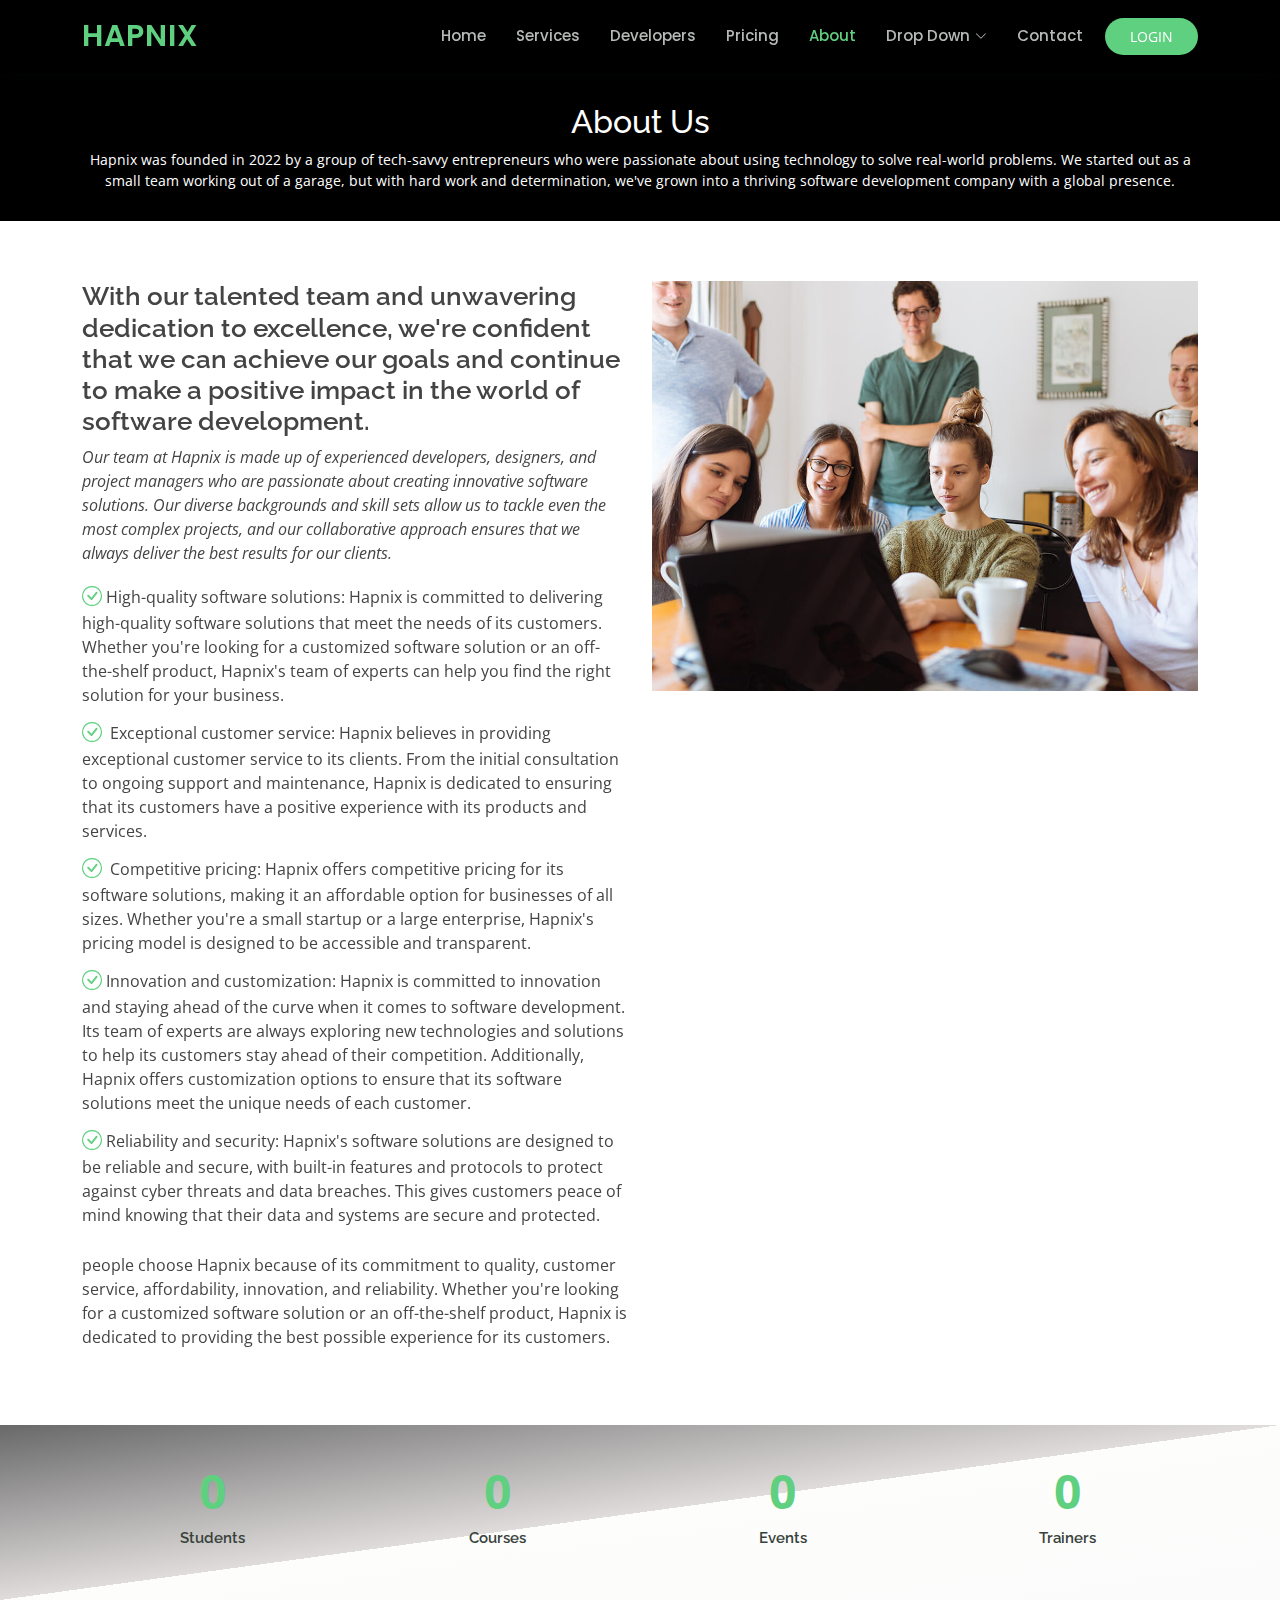
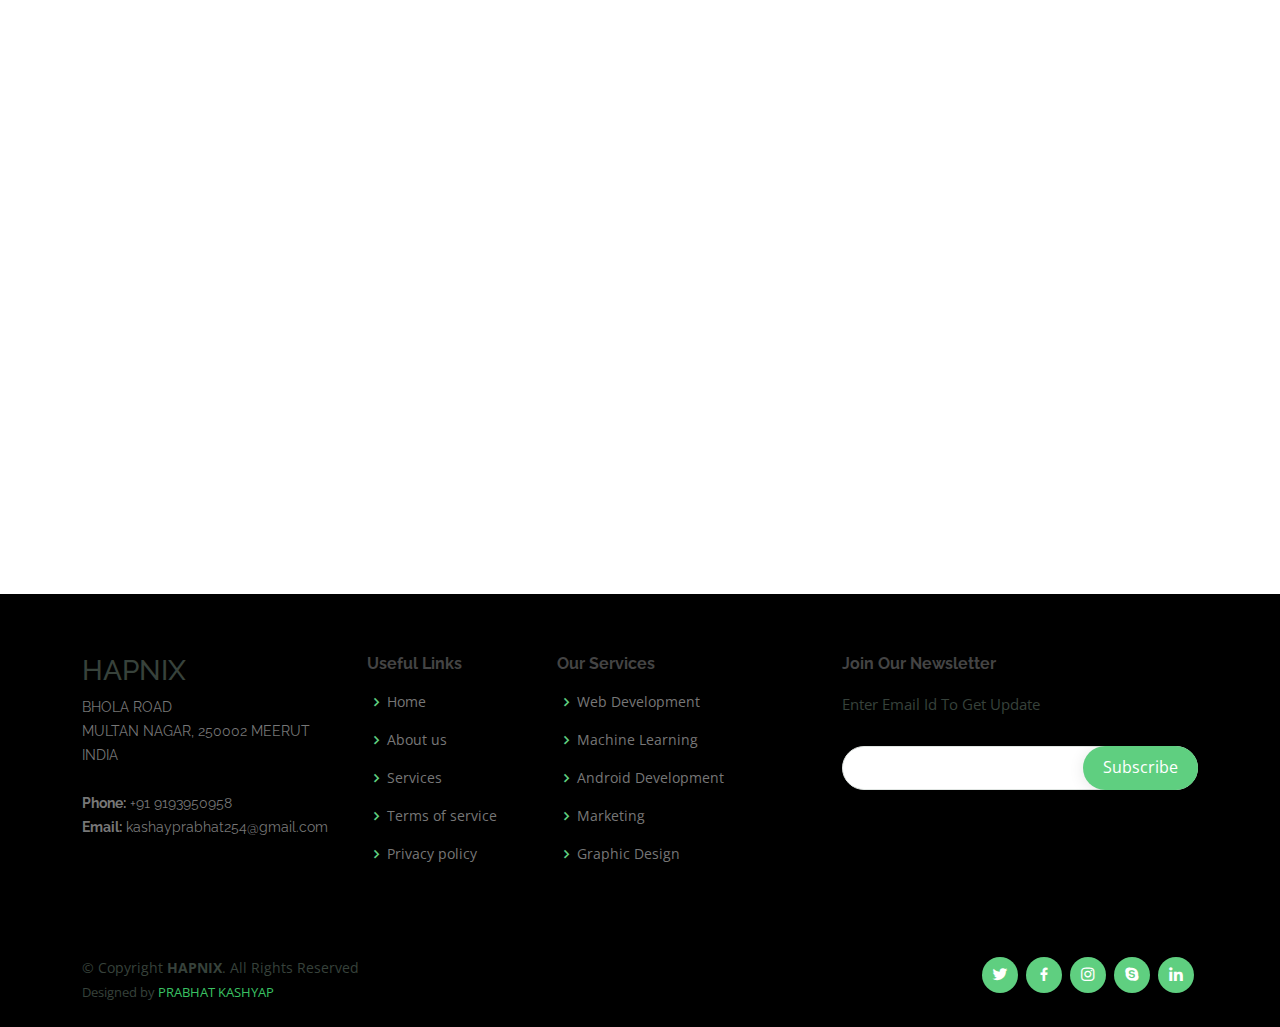
==== about.html @ a84dfee5 "StartUp" ====
<!DOCTYPE html>
<html lang="en">

<head>
  <meta charset="utf-8">
  <meta content="width=device-width, initial-scale=1.0" name="viewport">

  <title>About</title>
  <meta content="" name="description">
  <meta content="" name="keywords">

  <!-- Favicons -->
  <link href="assets/img/favicon.png" rel="icon">
  <link href="assets/img/apple-touch-icon.png" rel="apple-touch-icon">

  <!-- Google Fonts -->
  <link href="https://fonts.googleapis.com/css?family=Open+Sans:300,300i,400,400i,600,600i,700,700i|Raleway:300,300i,400,400i,500,500i,600,600i,700,700i|Poppins:300,300i,400,400i,500,500i,600,600i,700,700i" rel="stylesheet">

  <!-- Vendor CSS Files -->
  <link href="assets/vendor/animate.css/animate.min.css" rel="stylesheet">
  <link href="assets/vendor/aos/aos.css" rel="stylesheet">
  <link href="assets/vendor/bootstrap/css/bootstrap.min.css" rel="stylesheet">
  <link href="assets/vendor/bootstrap-icons/bootstrap-icons.css" rel="stylesheet">
  <link href="assets/vendor/boxicons/css/boxicons.min.css" rel="stylesheet">
  <link href="assets/vendor/remixicon/remixicon.css" rel="stylesheet">
  <link href="assets/vendor/swiper/swiper-bundle.min.css" rel="stylesheet">

  <!-- Template Main CSS File -->
  <link href="assets/css/style.css" rel="stylesheet">
</head>

<body style="background:white">

  <!-- ======= Header ======= -->
  <header id="header" class="fixed-top" style="background:black">
    <div class="container d-flex align-items-center">

      <h1 class="logo me-auto"><a href="index.html">HAPNIX</a></h1>
      <!-- Uncomment below if you prefer to use an image logo -->
      <!-- <a href="index.html" class="logo me-auto"><img src="assets/img/logo.png" alt="" class="img-fluid"></a>-->

      <nav id="navbar" class="navbar order-last order-lg-0">
        <ul>
          <li><a href="index.html">Home</a></li>
          <li><a href="courses.html">Services</a></li>
          <li><a href="trainers.html">Developers</a></li>
          <li><a href="pricing.html">Pricing</a></li>
          <li><a class="active" href="about.html">About</a></li>

          <li class="dropdown"><a href="#"><span>Drop Down</span> <i class="bi bi-chevron-down"></i></a>
            <ul>
              <li><a href="#">Drop Down 1</a></li>
              <li class="dropdown"><a href="#"><span>Deep Drop Down</span> <i class="bi bi-chevron-right"></i></a>
                <ul>
                  <li><a href="#">Deep Drop Down 1</a></li>
                  <li><a href="#">Deep Drop Down 2</a></li>
                  <li><a href="#">Deep Drop Down 3</a></li>
                  <li><a href="#">Deep Drop Down 4</a></li>
                  <li><a href="#">Deep Drop Down 5</a></li>
                </ul>
              </li>
              <li><a href="#">Drop Down 2</a></li>
              <li><a href="#">Drop Down 3</a></li>
              <li><a href="#">Drop Down 4</a></li>
            </ul>
          </li>
          <li><a href="contact.html">Contact</a></li>
        </ul>
        <i class="bi bi-list mobile-nav-toggle"></i>
      </nav><!-- .navbar -->

      <a href="SignIn_form.html" class="get-started-btn">LOGIN</a>

    </div>
  </header><!-- End Header -->

  <main id="main">
    <!-- ======= Breadcrumbs ======= -->
    <div class="breadcrumbs" data-aos="fade-in" style="background:black">
      <div class="container">
        <h2>About Us</h2>
        <p>Hapnix was founded in 2022 by a group of tech-savvy entrepreneurs who were passionate about using technology to solve real-world problems. We started out as a small team working out of a garage, but with hard work and determination, we've grown into a thriving software development company with a global presence.</p>
      </div>
    </div><!-- End Breadcrumbs -->

    <!-- ======= About Section ======= -->
    <section id="about" class="about">
      <div class="container" data-aos="fade-up">

        <div class="row">
          <div class="col-lg-6 order-1 order-lg-2" data-aos="fade-left" data-aos-delay="100">
            <img src="assets/img/about.jpg" class="img-fluid" alt="">
          </div>
          <div class="col-lg-6 pt-4 pt-lg-0 order-2 order-lg-1 content">
            <h3>With our talented team and unwavering dedication to excellence, we're confident that we can achieve our goals and continue to make a positive impact in the world of software development.</h3>
            <p class="fst-italic">
              Our team at Hapnix is made up of experienced developers, designers, and project managers who are passionate about creating innovative software solutions. Our diverse backgrounds and skill sets allow us to tackle even the most complex projects, and our collaborative approach ensures that we always deliver the best results for our clients.
            </p>
            <ul>
              <li><i class="bi bi-check-circle"></i>High-quality software solutions: Hapnix is committed to delivering high-quality software solutions that meet the needs of its customers. Whether you're looking for a customized software solution or an off-the-shelf product, Hapnix's team of experts can help you find the right solution for your business.</li>
              <li><i class="bi bi-check-circle"></i> Exceptional customer service: Hapnix believes in providing exceptional customer service to its clients. From the initial consultation to ongoing support and maintenance, Hapnix is dedicated to ensuring that its customers have a positive experience with its products and services.</li>
              <li><i class="bi bi-check-circle"></i> Competitive pricing: Hapnix offers competitive pricing for its software solutions, making it an affordable option for businesses of all sizes. Whether you're a small startup or a large enterprise, Hapnix's pricing model is designed to be accessible and transparent.</li>
              <li><i class="bi bi-check-circle"></i>Innovation and customization: Hapnix is committed to innovation and staying ahead of the curve when it comes to software development. Its team of experts are always exploring new technologies and solutions to help its customers stay ahead of their competition. Additionally, Hapnix offers customization options to ensure that its software solutions meet the unique needs of each customer.</li>
              <li><i class="bi bi-check-circle"></i>Reliability and security: Hapnix's software solutions are designed to be reliable and secure, with built-in features and protocols to protect against cyber threats and data breaches. This gives customers peace of mind knowing that their data and systems are secure and protected.</li>
            
            </ul>
            <p>
              people choose Hapnix because of its commitment to quality, customer service, affordability, innovation, and reliability. Whether you're looking for a customized software solution or an off-the-shelf product, Hapnix is dedicated to providing the best possible experience for its customers.
            </p>

          </div>
        </div>

      </div>
    </section><!-- End About Section -->

    <!-- ======= Counts Section ======= -->
    <section id="counts" class="counts section-bg" style="background:linear-gradient(
      to bottom right,
      rgb(105, 105, 105) 0%,
      rgb(224, 220, 220) 50%,                                                                 
      rgb(253, 253, 252) 50%,
      rgb(252, 251, 251) 100%
    );">
      <div class="container">

        <div class="row counters">

          <div class="col-lg-3 col-6 text-center">
            <span data-purecounter-start="0" data-purecounter-end="1232" data-purecounter-duration="1" class="purecounter"></span>
            <p>Students</p>
          </div>

          <div class="col-lg-3 col-6 text-center">
            <span data-purecounter-start="0" data-purecounter-end="64" data-purecounter-duration="1" class="purecounter"></span>
            <p>Courses</p>
          </div>

          <div class="col-lg-3 col-6 text-center">
            <span data-purecounter-start="0" data-purecounter-end="42" data-purecounter-duration="1" class="purecounter"></span>
            <p>Events</p>
          </div>

          <div class="col-lg-3 col-6 text-center">
            <span data-purecounter-start="0" data-purecounter-end="15" data-purecounter-duration="1" class="purecounter"></span>
            <p>Trainers</p>
          </div>

        </div>

      </div>
    </section><!-- End Counts Section -->

    <!-- ======= Testimonials Section ======= -->
    <section id="testimonials" class="testimonials">
      <div class="container" data-aos="fade-up">

        <div class="section-title">
          <h2>Testimonials</h2>
          <p>What are they saying</p>
        </div>

        <div class="testimonials-slider swiper" data-aos="fade-up" data-aos-delay="100">
          <div class="swiper-wrapper">

            <div class="swiper-slide">
              <div class="testimonial-wrap">
                <div class="testimonial-item">
                  <img src="assets/img/testimonials/testimonials-1.jpg" class="testimonial-img" alt="">
                  <h3>Saul Goodman</h3>
                  <h4>Ceo &amp; Founder</h4>
                  <p>
                    <i class="bx bxs-quote-alt-left quote-icon-left"></i>
                    Proin iaculis purus consequat sem cure digni ssim donec porttitora entum suscipit rhoncus. Accusantium quam, ultricies eget id, aliquam eget nibh et. Maecen aliquam, risus at semper.
                    <i class="bx bxs-quote-alt-right quote-icon-right"></i>
                  </p>
                </div>
              </div>
            </div><!-- End testimonial item -->

            <div class="swiper-slide">
              <div class="testimonial-wrap">
                <div class="testimonial-item">
                  <img src="assets/img/testimonials/testimonials-2.jpg" class="testimonial-img" alt="">
                  <h3>Sara Wilsson</h3>
                  <h4>Designer</h4>
                  <p>
                    <i class="bx bxs-quote-alt-left quote-icon-left"></i>
                    Export tempor illum tamen malis malis eram quae irure esse labore quem cillum quid cillum eram malis quorum velit fore eram velit sunt aliqua noster fugiat irure amet legam anim culpa.
                    <i class="bx bxs-quote-alt-right quote-icon-right"></i>
                  </p>
                </div>
              </div>
            </div><!-- End testimonial item -->

            <div class="swiper-slide">
              <div class="testimonial-wrap">
                <div class="testimonial-item">
                  <img src="assets/img/testimonials/testimonials-3.jpg" class="testimonial-img" alt="">
                  <h3>Jena Karlis</h3>
                  <h4>Store Owner</h4>
                  <p>
                    <i class="bx bxs-quote-alt-left quote-icon-left"></i>
                    Enim nisi quem export duis labore cillum quae magna enim sint quorum nulla quem veniam duis minim tempor labore quem eram duis noster aute amet eram fore quis sint minim.
                    <i class="bx bxs-quote-alt-right quote-icon-right"></i>
                  </p>
                </div>
              </div>
            </div><!-- End testimonial item -->

            <div class="swiper-slide">
              <div class="testimonial-wrap">
                <div class="testimonial-item">
                  <img src="assets/img/testimonials/testimonials-4.jpg" class="testimonial-img" alt="">
                  <h3>Matt Brandon</h3>
                  <h4>Freelancer</h4>
                  <p>
                    <i class="bx bxs-quote-alt-left quote-icon-left"></i>
                    Fugiat enim eram quae cillum dolore dolor amet nulla culpa multos export minim fugiat minim velit minim dolor enim duis veniam ipsum anim magna sunt elit fore quem dolore labore illum veniam.
                    <i class="bx bxs-quote-alt-right quote-icon-right"></i>
                  </p>
                </div>
              </div>
            </div><!-- End testimonial item -->

            <div class="swiper-slide">
              <div class="testimonial-wrap">
                <div class="testimonial-item">
                  <img src="assets/img/testimonials/testimonials-5.jpg" class="testimonial-img" alt="">
                  <h3>John Larson</h3>
                  <h4>Entrepreneur</h4>
                  <p>
                    <i class="bx bxs-quote-alt-left quote-icon-left"></i>
                    Quis quorum aliqua sint quem legam fore sunt eram irure aliqua veniam tempor noster veniam enim culpa labore duis sunt culpa nulla illum cillum fugiat legam esse veniam culpa fore nisi cillum quid.
                    <i class="bx bxs-quote-alt-right quote-icon-right"></i>
                  </p>
                </div>
              </div>
            </div><!-- End testimonial item -->

          </div>
          <div class="swiper-pagination"></div>
        </div>

      </div>
    </section><!-- End Testimonials Section -->

  </main><!-- End #main -->

  <!-- ======= Footer ======= -->
  <footer id="footer" style="background:black">

    <div class="footer-top" style="background:black"> 
      <div class="container">
        <div class="row">

          <div class="col-lg-3 col-md-6 footer-contact">
            <h3>HAPNIX</h3>
            <p>
              BHOLA ROAD <br>
              MULTAN NAGAR, 250002 MEERUT<br>
              INDIA <br><br>
              <strong>Phone:</strong> +91 9193950958<br>
              <strong>Email:</strong> kashayprabhat254@gmail.com<br>
            </p>
          </div>

          <div class="col-lg-2 col-md-6 footer-links">
            <h4>Useful Links</h4>
            <ul>
              <li><i class="bx bx-chevron-right"></i> <a href="index.html">Home</a></li>
              <li><i class="bx bx-chevron-right"></i> <a href="#">About us</a></li>
              <li><i class="bx bx-chevron-right"></i> <a href="#">Services</a></li>
              <li><i class="bx bx-chevron-right"></i> <a href="#">Terms of service</a></li>
              <li><i class="bx bx-chevron-right"></i> <a href="#">Privacy policy</a></li>
            </ul>
          </div>

          <div class="col-lg-3 col-md-6 footer-links">
            <h4>Our Services</h4>
            <ul>
              <li><i class="bx bx-chevron-right"></i> <a href="Web_Development_Details.html">Web Development</a></li>
              <li><i class="bx bx-chevron-right"></i> <a href="Machine_Learning_Development_Details.html">Machine Learning</a></li>
              <li><i class="bx bx-chevron-right"></i> <a href="Android_Development_Details.html">Android Development</a></li>
              <li><i class="bx bx-chevron-right"></i> <a href="#">Marketing</a></li>
              <li><i class="bx bx-chevron-right"></i> <a href="#">Graphic Design</a></li>
            </ul>
          </div>

          <div class="col-lg-4 col-md-6 footer-newsletter">
            <h4>Join Our Newsletter</h4>
            <p>Enter Email Id To Get Update</p>
            <form action="" method="post">
              <input type="email" name="email"><input type="submit" value="Subscribe">
            </form>
          </div>

        </div>
      </div>
    </div>

    <div class="container d-md-flex py-4">

      <div class="me-md-auto text-center text-md-start">
        <div class="copyright">
          &copy; Copyright <strong><span>HAPNIX</span></strong>. All Rights Reserved
        </div>
        <div class="credits">
          Designed by <a href="https://www.linkedin.com/in/prabhat-kashyap-07709a22b/ ">PRABHAT KASHYAP</a>
        </div>
      </div>
      <div class="social-links text-center text-md-right pt-3 pt-md-0">
        <a href="#" class="twitter"><i class="bx bxl-twitter"></i></a>
        <a href="#" class="facebook"><i class="bx bxl-facebook"></i></a>
        <a href="#" class="instagram"><i class="bx bxl-instagram"></i></a>
        <a href="#" class="google-plus"><i class="bx bxl-skype"></i></a>
        <a href="#" class="linkedin"><i class="bx bxl-linkedin"></i></a>
      </div>
    </div>
  </footer><!-- End Footer -->

  <div id="preloader"></div>
  <a href="#" class="back-to-top d-flex align-items-center justify-content-center"><i class="bi bi-arrow-up-short"></i></a>

  <!-- Vendor JS Files -->
  <script src="assets/vendor/purecounter/purecounter_vanilla.js"></script>
  <script src="assets/vendor/aos/aos.js"></script>
  <script src="assets/vendor/bootstrap/js/bootstrap.bundle.min.js"></script>
  <script src="assets/vendor/swiper/swiper-bundle.min.js"></script>
  <script src="assets/vendor/php-email-form/validate.js"></script>

  <!-- Template Main JS File -->
  <script src="assets/js/main.js"></script>

</body>

</html>
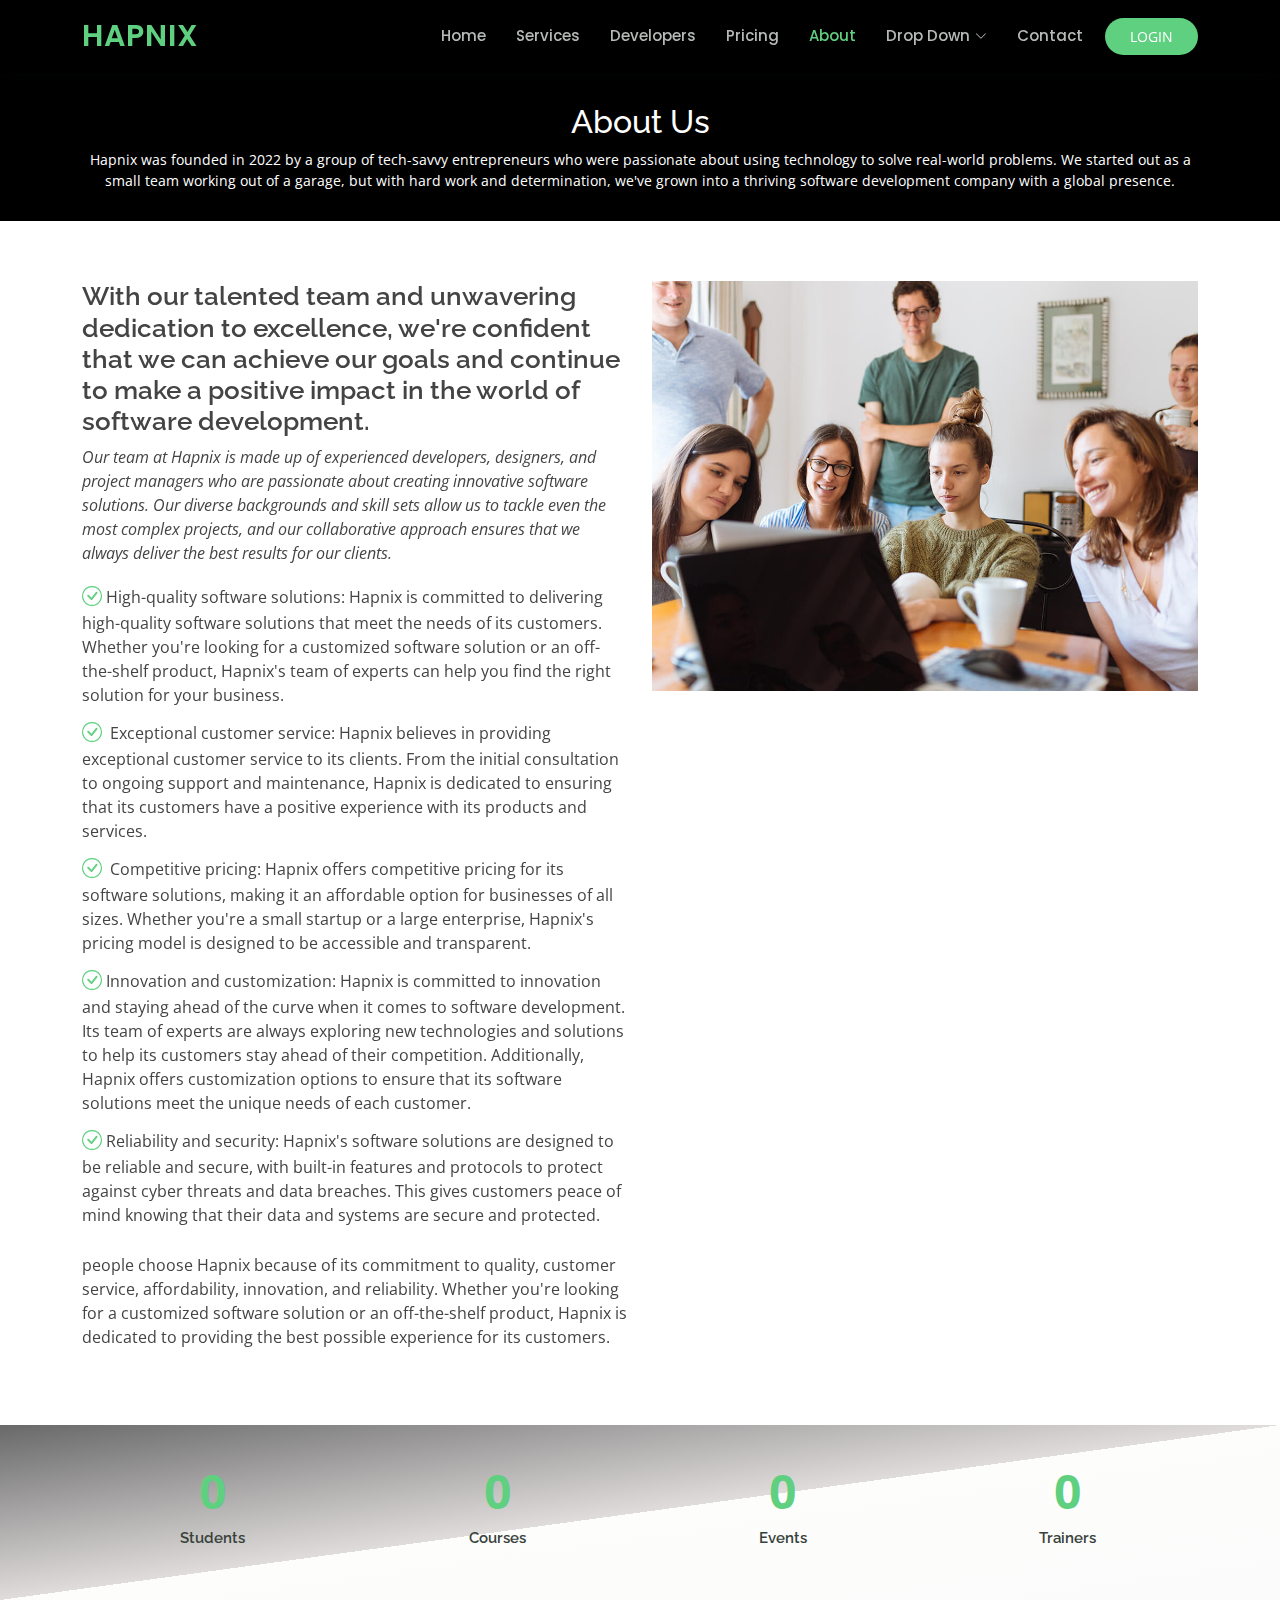
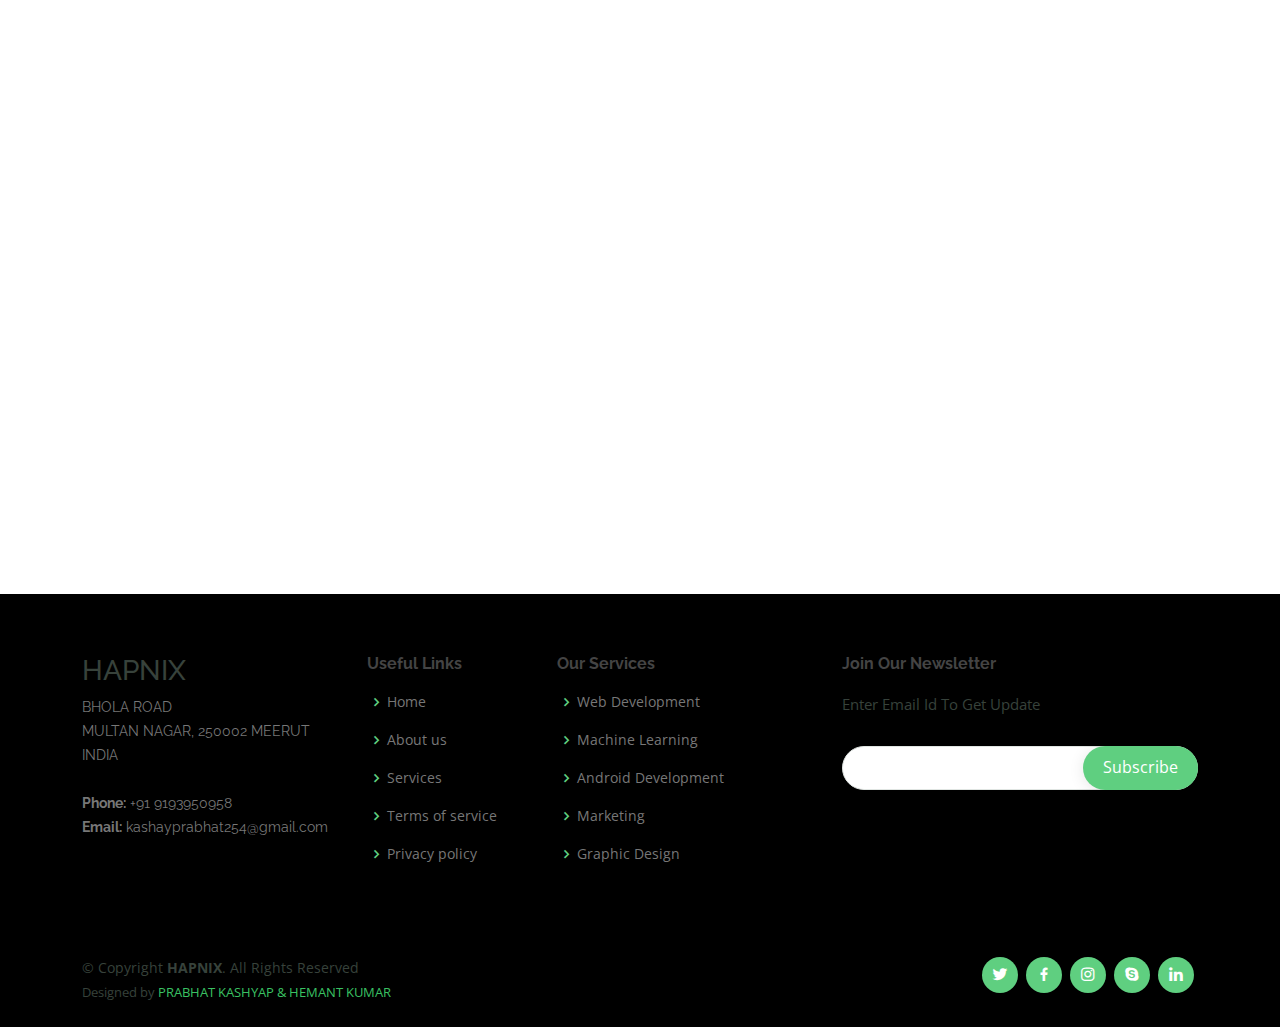
==== commit 21263f45: "new update" ====
--- a/about.html
+++ b/about.html
@@ -69,7 +69,7 @@
         <i class="bi bi-list mobile-nav-toggle"></i>
       </nav><!-- .navbar -->
 
-      <a href="SignIn_form.html" class="get-started-btn">LOGIN</a>
+      <a href="SignIn/index.html" class="get-started-btn">LOGIN</a>
 
     </div>
   </header><!-- End Header -->
@@ -306,7 +306,7 @@
           &copy; Copyright <strong><span>HAPNIX</span></strong>. All Rights Reserved
         </div>
         <div class="credits">
-          Designed by <a href="https://www.linkedin.com/in/prabhat-kashyap-07709a22b/ ">PRABHAT KASHYAP</a>
+          Designed by <a href="https://www.linkedin.com/in/prabhat-kashyap-07709a22b/ ">PRABHAT KASHYAP & HEMANT KUMAR</a>
         </div>
       </div>
       <div class="social-links text-center text-md-right pt-3 pt-md-0">
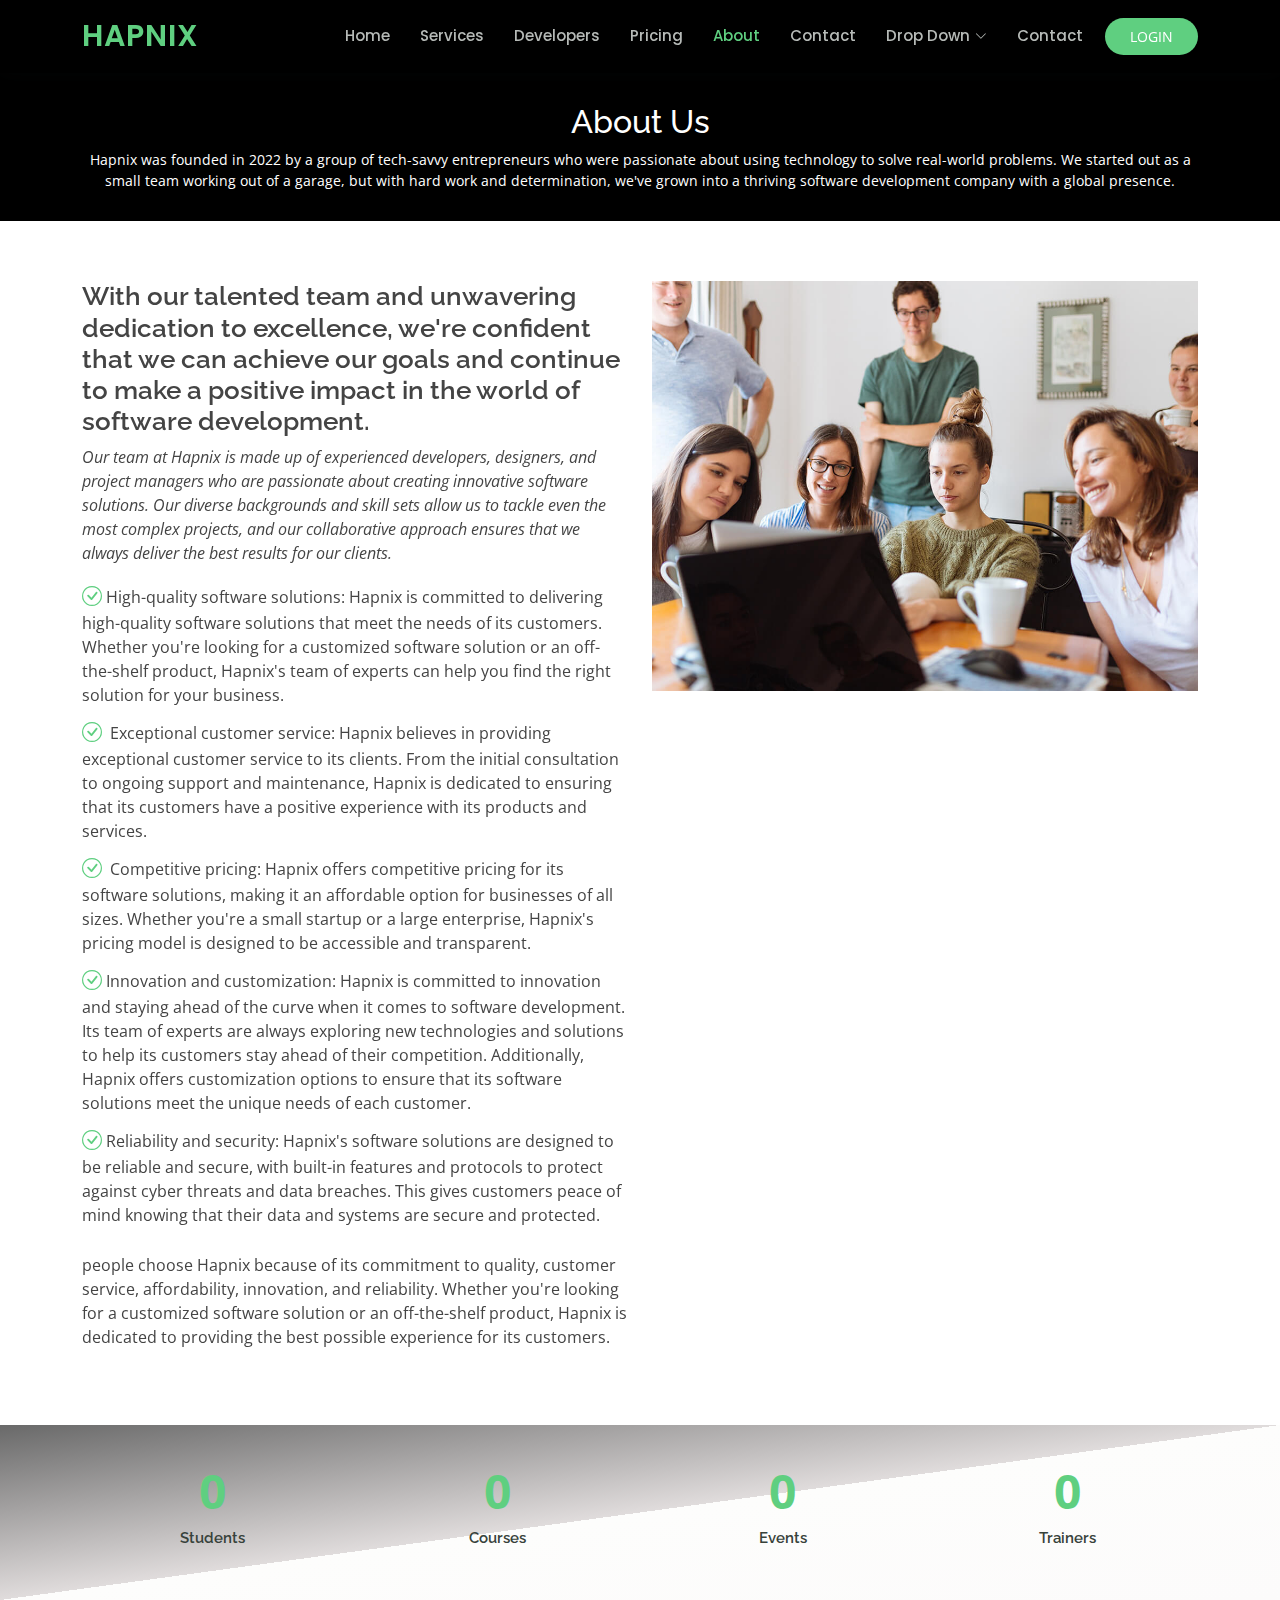
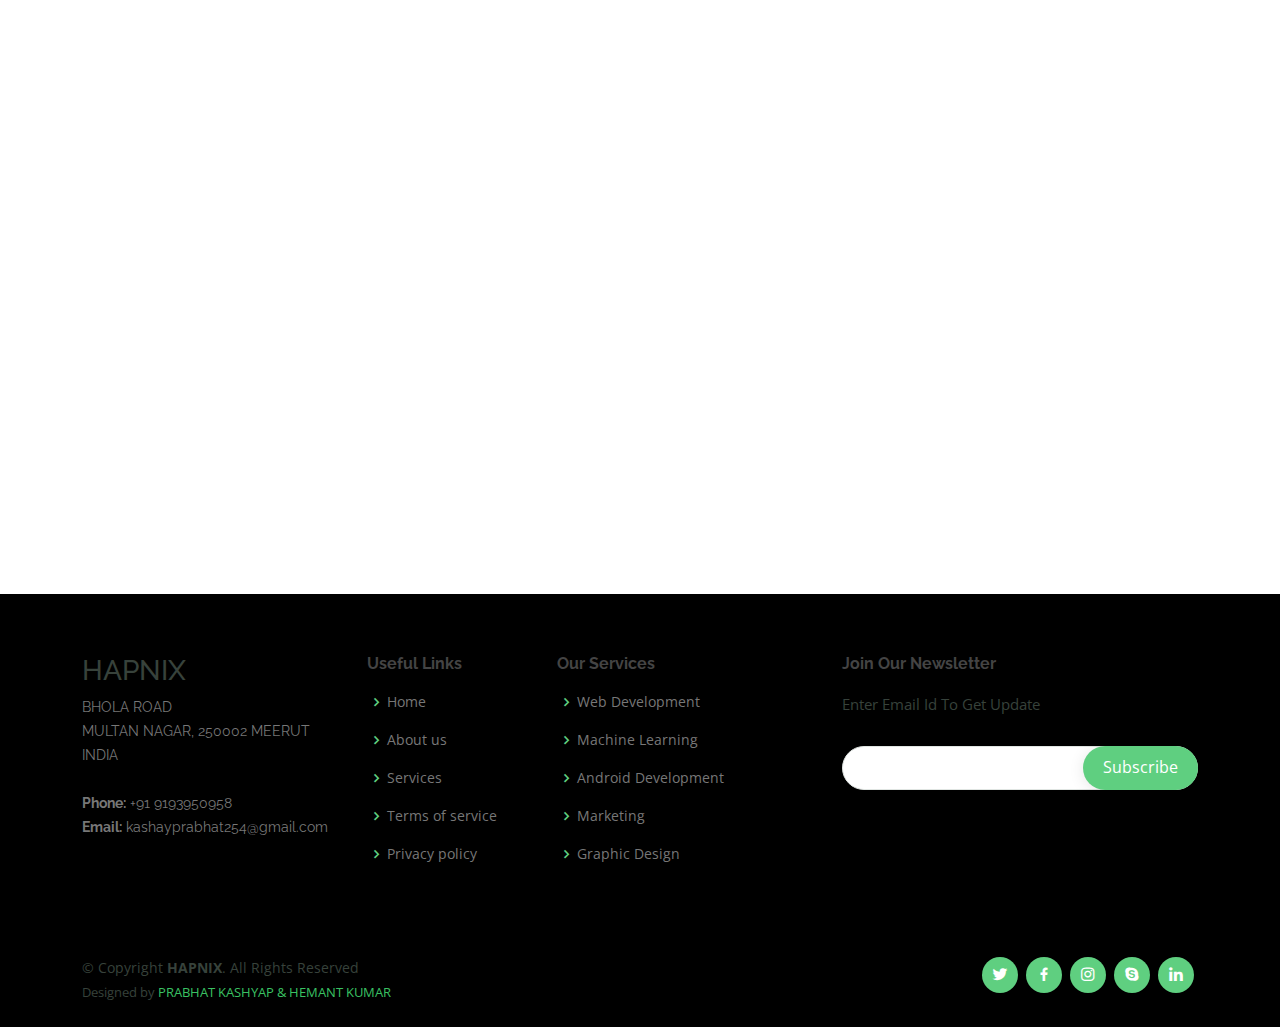
==== commit 3c524bb6: "new" ====
--- a/about.html
+++ b/about.html
@@ -46,12 +46,13 @@
           <li><a href="trainers.html">Developers</a></li>
           <li><a href="pricing.html">Pricing</a></li>
           <li><a class="active" href="about.html">About</a></li>
+          <li><a href="contact.html">Contact</a></li>
 
           <li class="dropdown"><a href="#"><span>Drop Down</span> <i class="bi bi-chevron-down"></i></a>
             <ul>
               <li><a href="#">Drop Down 1</a></li>
               <li class="dropdown"><a href="#"><span>Deep Drop Down</span> <i class="bi bi-chevron-right"></i></a>
-                <ul>
+                <!-- <ul>
                   <li><a href="#">Deep Drop Down 1</a></li>
                   <li><a href="#">Deep Drop Down 2</a></li>
                   <li><a href="#">Deep Drop Down 3</a></li>
@@ -61,7 +62,7 @@
               </li>
               <li><a href="#">Drop Down 2</a></li>
               <li><a href="#">Drop Down 3</a></li>
-              <li><a href="#">Drop Down 4</a></li>
+              <li><a href="#">Drop Down 4</a></li> -->
             </ul>
           </li>
           <li><a href="contact.html">Contact</a></li>
